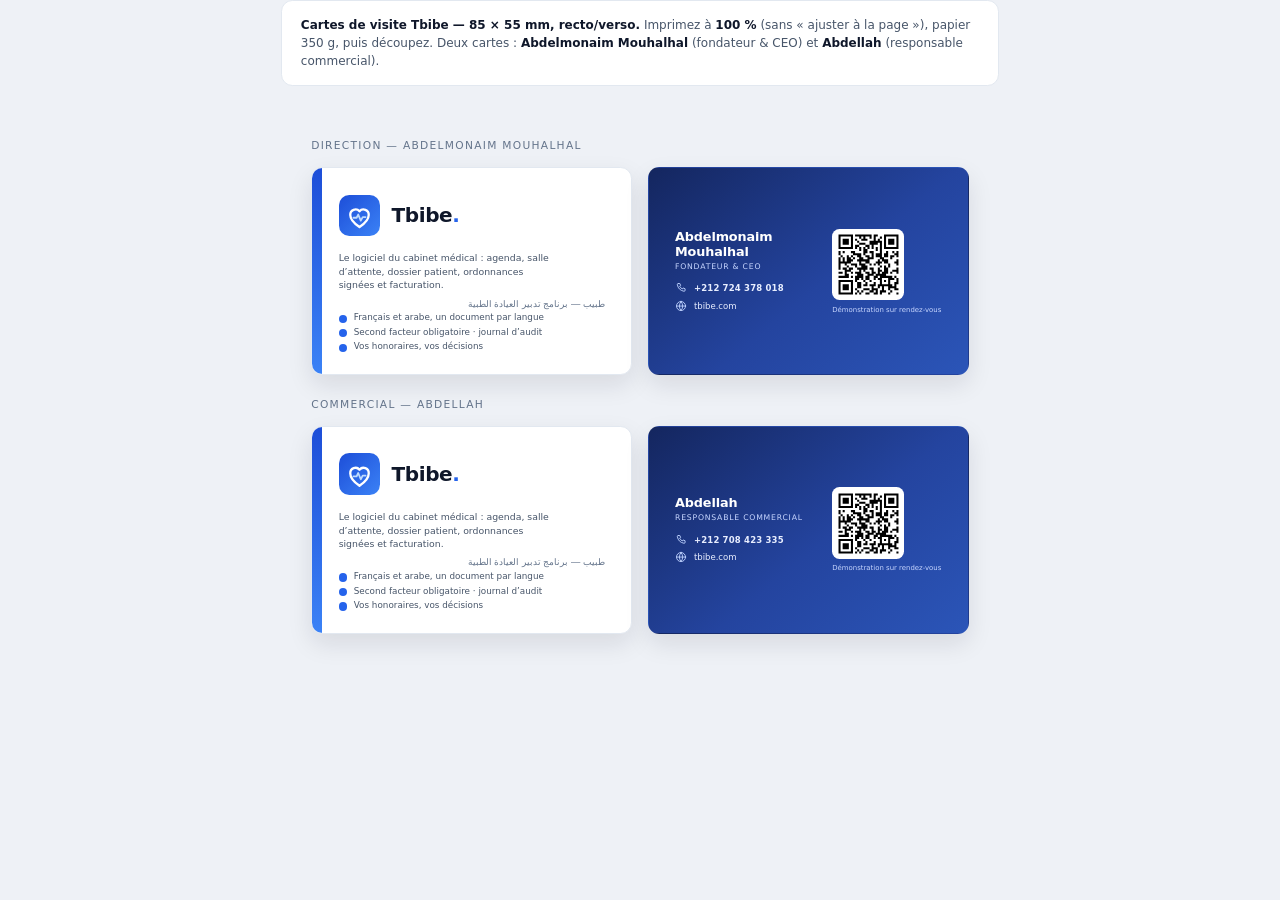
==== carte-de-visite.html @ aa47d31c "Site Tbibe — vitrine et cartes de visite (statique)" ====
<!doctype html>
<html lang="fr">
  <head>
    <meta charset="utf-8" />
    <meta name="viewport" content="width=device-width, initial-scale=1" />
    <title>Tbibe — cartes de visite (85 × 55 mm)</title>
    <link rel="icon" href="/favicon.svg" type="image/svg+xml" />
    <style>
      /* Cartes de visite Tbibe — 85 × 55 mm, marges de sécurité 4 mm.
         Deux cartes : direction (Abdelmonaim) et commercial (Abdellah).
         Couleurs et rayons repris de apps/web/premium/tokens.css. */
      :root {
        --primary: #2563eb;
        --primary-strong: #1d4ed8;
        --text: #0f172a;
        --text-muted: #475569;
        --border: #e2e8f0;
        --font: 'Inter', ui-sans-serif, system-ui, -apple-system, 'Segoe UI', sans-serif;
        --font-ar: 'Noto Naskh Arabic', 'Geeza Pro', 'Arial', serif;
      }
      * { box-sizing: border-box; }
      html, body { margin: 0; }
      body {
        font-family: var(--font);
        color: var(--text);
        background: #eef1f6;
        -webkit-font-smoothing: antialiased;
        -webkit-print-color-adjust: exact;
        print-color-adjust: exact;
      }

      .sheet { display: flex; flex-wrap: wrap; gap: 6mm; justify-content: center; padding: 10mm 8mm 14mm; }
      .person { display: grid; gap: 4mm; }
      .person-label {
        margin: 0;
        color: #64748b;
        font-size: 8pt;
        letter-spacing: 0.12em;
        text-transform: uppercase;
      }
      .pair { display: flex; gap: 4mm; flex-wrap: wrap; }

      .card {
        position: relative;
        width: 85mm;
        height: 55mm;
        overflow: hidden;
        background: #fff;
        border: 1px solid var(--border);
        border-radius: 3mm;
        box-shadow: 0 10px 24px rgba(15, 23, 42, 0.10);
      }

      /* ---------------------------------------------------------- recto */
      .card--front { display: flex; flex-direction: column; justify-content: space-between; padding: 7mm 7mm 6mm; }
      .brand { display: flex; align-items: center; gap: 3mm; }
      .brand img { width: 11mm; height: 11mm; }
      .brand-name { font-size: 15pt; font-weight: 700; letter-spacing: -0.02em; }
      .brand-name span { color: var(--primary); }
      .baseline { margin: 4mm 0 0; color: var(--text-muted); font-size: 7pt; line-height: 1.45; max-width: 58mm; }
      .baseline-ar {
        margin: 1.5mm 0 0;
        color: #64748b;
        font-family: var(--font-ar);
        font-size: 7pt;
        direction: rtl;
        text-align: right;
      }
      .promises { display: grid; gap: 1.2mm; margin: 0; padding: 0; list-style: none; }
      .promises li { position: relative; padding-left: 4mm; color: var(--text-muted); font-size: 6.6pt; }
      .promises li::before {
        position: absolute; left: 0; top: 0.6mm;
        width: 2.2mm; height: 2.2mm; content: '';
        background: var(--primary); border-radius: 999px;
      }
      .accent { position: absolute; inset: 0 auto 0 0; width: 2.5mm; background: linear-gradient(180deg, #1d4ed8, #3b82f6); }

      /* ---------------------------------------------------------- verso */
      .card--back {
        padding: 6.5mm 7mm;
        color: #fff;
        background: linear-gradient(140deg, #14265f, #24449f 55%, #2b55b8);
        border-color: transparent;
      }
      .back-grid { display: flex; height: 100%; gap: 4.5mm; align-items: center; }
      .who { flex: 1; min-width: 0; }
      .who h2 { margin: 0; font-size: 9.6pt; font-weight: 700; letter-spacing: -0.01em; line-height: 1.15; }
      .who .role { margin: 0.6mm 0 3mm; color: #c7d6ff; font-size: 5.8pt; letter-spacing: 0.1em; text-transform: uppercase; }
      .contact { display: grid; gap: 1.5mm; margin: 0; padding: 0; list-style: none; }
      .contact li { display: flex; align-items: center; gap: 1.8mm; font-size: 6.4pt; color: #e8eeff; white-space: nowrap; }
      .contact svg { width: 3.2mm; height: 3.2mm; flex: 0 0 auto; color: #bfd3ff; }
      .contact b { font-weight: 600; letter-spacing: 0.02em; }
      .qr {
        flex: 0 0 auto;
        display: grid;
        place-items: center;
        width: 19mm;
        height: 19mm;
        padding: 1.4mm;
        background: #fff;
        border-radius: 2mm;
      }
      .qr img { width: 100%; height: 100%; }
      .qr-caption { margin: 1.4mm 0 0; color: #c7d6ff; font-size: 5.2pt; text-align: center; }

      /* ------------------------------------------------ écran / impression */
      .hint {
        max-width: 190mm;
        margin: 0 auto 4mm;
        padding: 4mm 5mm;
        color: var(--text-muted);
        background: #fff;
        border: 1px solid var(--border);
        border-radius: 3mm;
        font-size: 9pt;
        line-height: 1.5;
      }
      .hint strong { color: var(--text); }

      @page { size: A4 portrait; margin: 10mm; }
      @media print {
        body { background: #fff; }
        .sheet { padding: 0; gap: 5mm; }
        .card { box-shadow: none; }
        .hint, .person-label { display: none; }
      }
    </style>
  </head>
  <body>
    <p class="hint">
      <strong>Cartes de visite Tbibe — 85 × 55 mm, recto/verso.</strong>
      Imprimez à <strong>100 %</strong> (sans « ajuster à la page »), papier 350 g, puis découpez.
      Deux cartes : <strong>Abdelmonaim Mouhalhal</strong> (fondateur & CEO) et
      <strong>Abdellah</strong> (responsable commercial).
    </p>

    <main class="sheet">
      <!-- ============================ Abdelmonaim Mouhalhal ============ -->
      <section class="person">
        <p class="person-label">Direction — Abdelmonaim Mouhalhal</p>
        <div class="pair">
          <article class="card card--front" aria-label="Recto — direction">
            <span class="accent" aria-hidden="true"></span>
            <div>
              <div class="brand">
                <img src="/images/icon.svg" alt="" aria-hidden="true" />
                <span class="brand-name">Tbibe<span>.</span></span>
              </div>
              <p class="baseline">
                Le logiciel du cabinet médical : agenda, salle d’attente, dossier patient,
                ordonnances signées et facturation.
              </p>
              <p class="baseline-ar" lang="ar" dir="rtl">طبيب — برنامج تدبير العيادة الطبية</p>
            </div>
            <ul class="promises">
              <li>Français et arabe, un document par langue</li>
              <li>Second facteur obligatoire · journal d’audit</li>
              <li>Vos honoraires, vos décisions</li>
            </ul>
          </article>

          <article class="card card--back" aria-label="Verso — direction">
            <div class="back-grid">
              <div class="who">
                <h2>Abdelmonaim Mouhalhal</h2>
                <p class="role">Fondateur & CEO</p>
                <ul class="contact">
                  <li>
                    <svg viewBox="0 0 24 24" aria-hidden="true" fill="none" stroke="currentColor" stroke-width="1.8" stroke-linecap="round" stroke-linejoin="round">
                      <path d="M6.6 3h3l1.6 4-2 1.4a12 12 0 0 0 5.4 5.4l1.4-2 4 1.6v3a2 2 0 0 1-2.2 2A16.6 16.6 0 0 1 4.6 5.2 2 2 0 0 1 6.6 3Z" />
                    </svg>
                    <b>+212 724 378 018</b>
                  </li>
                  <li>
                    <svg viewBox="0 0 24 24" aria-hidden="true" fill="none" stroke="currentColor" stroke-width="1.8" stroke-linecap="round" stroke-linejoin="round">
                      <circle cx="12" cy="12" r="9" />
                      <path d="M3.2 12h17.6M12 3a15 15 0 0 1 0 18 15 15 0 0 1 0-18Z" />
                    </svg>
                    tbibe.com
                  </li>
                </ul>
              </div>
              <div>
                <div class="qr"><img src="/images/qr-tbibe.svg" alt="QR code vers la page de contact Tbibe" /></div>
                <p class="qr-caption">Démonstration sur rendez-vous</p>
              </div>
            </div>
          </article>
        </div>
      </section>

      <!-- ============================ Abdellah ========================== -->
      <section class="person">
        <p class="person-label">Commercial — Abdellah</p>
        <div class="pair">
          <article class="card card--front" aria-label="Recto — commercial">
            <span class="accent" aria-hidden="true"></span>
            <div>
              <div class="brand">
                <img src="/images/icon.svg" alt="" aria-hidden="true" />
                <span class="brand-name">Tbibe<span>.</span></span>
              </div>
              <p class="baseline">
                Le logiciel du cabinet médical : agenda, salle d’attente, dossier patient,
                ordonnances signées et facturation.
              </p>
              <p class="baseline-ar" lang="ar" dir="rtl">طبيب — برنامج تدبير العيادة الطبية</p>
            </div>
            <ul class="promises">
              <li>Français et arabe, un document par langue</li>
              <li>Second facteur obligatoire · journal d’audit</li>
              <li>Vos honoraires, vos décisions</li>
            </ul>
          </article>

          <article class="card card--back" aria-label="Verso — commercial">
            <div class="back-grid">
              <div class="who">
                <h2>Abdellah</h2>
                <p class="role">Responsable commercial</p>
                <ul class="contact">
                  <li>
                    <svg viewBox="0 0 24 24" aria-hidden="true" fill="none" stroke="currentColor" stroke-width="1.8" stroke-linecap="round" stroke-linejoin="round">
                      <path d="M6.6 3h3l1.6 4-2 1.4a12 12 0 0 0 5.4 5.4l1.4-2 4 1.6v3a2 2 0 0 1-2.2 2A16.6 16.6 0 0 1 4.6 5.2 2 2 0 0 1 6.6 3Z" />
                    </svg>
                    <b>+212 708 423 335</b>
                  </li>
                  <li>
                    <svg viewBox="0 0 24 24" aria-hidden="true" fill="none" stroke="currentColor" stroke-width="1.8" stroke-linecap="round" stroke-linejoin="round">
                      <circle cx="12" cy="12" r="9" />
                      <path d="M3.2 12h17.6M12 3a15 15 0 0 1 0 18 15 15 0 0 1 0-18Z" />
                    </svg>
                    tbibe.com
                  </li>
                </ul>
              </div>
              <div>
                <div class="qr"><img src="/images/qr-tbibe.svg" alt="QR code vers la page de contact Tbibe" /></div>
                <p class="qr-caption">Démonstration sur rendez-vous</p>
              </div>
            </div>
          </article>
        </div>
      </section>
    </main>
  </body>
</html>
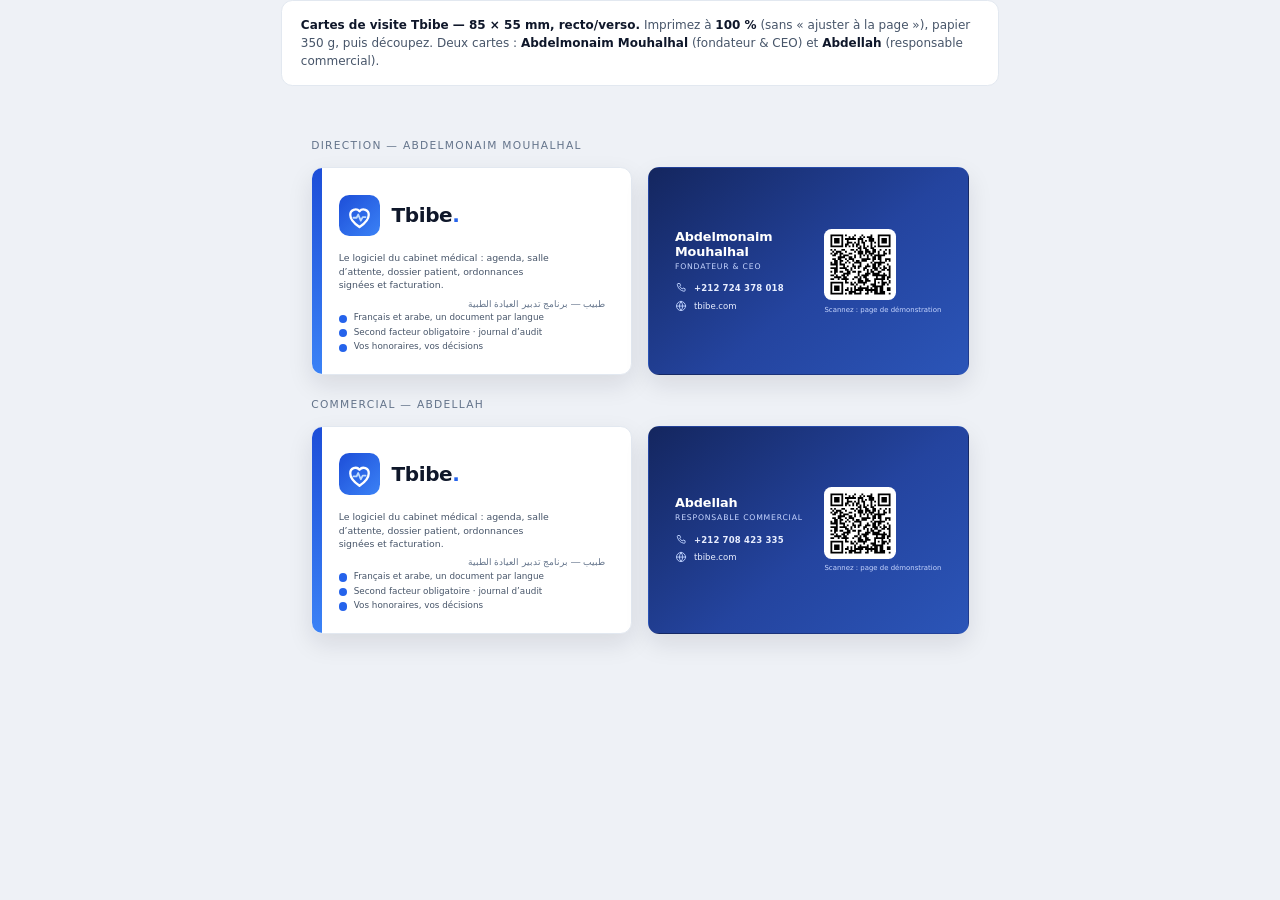
==== commit 97bb3590: "QR : cible la page d'accueil publiée, nom de fichier renouvelé (cache)" ====
--- a/carte-de-visite.html
+++ b/carte-de-visite.html
@@ -181,8 +181,8 @@
                 </ul>
               </div>
               <div>
-                <div class="qr"><img src="/images/qr-tbibe.svg" alt="QR code vers la page de contact Tbibe" /></div>
-                <p class="qr-caption">Démonstration sur rendez-vous</p>
+                <div class="qr"><img src="/images/qr-landing.svg" alt="QR code vers la page de contact Tbibe" /></div>
+                <p class="qr-caption">Scannez : page de démonstration</p>
               </div>
             </div>
           </article>
@@ -235,8 +235,8 @@
                 </ul>
               </div>
               <div>
-                <div class="qr"><img src="/images/qr-tbibe.svg" alt="QR code vers la page de contact Tbibe" /></div>
-                <p class="qr-caption">Démonstration sur rendez-vous</p>
+                <div class="qr"><img src="/images/qr-landing.svg" alt="QR code vers la page de contact Tbibe" /></div>
+                <p class="qr-caption">Scannez : page de démonstration</p>
               </div>
             </div>
           </article>
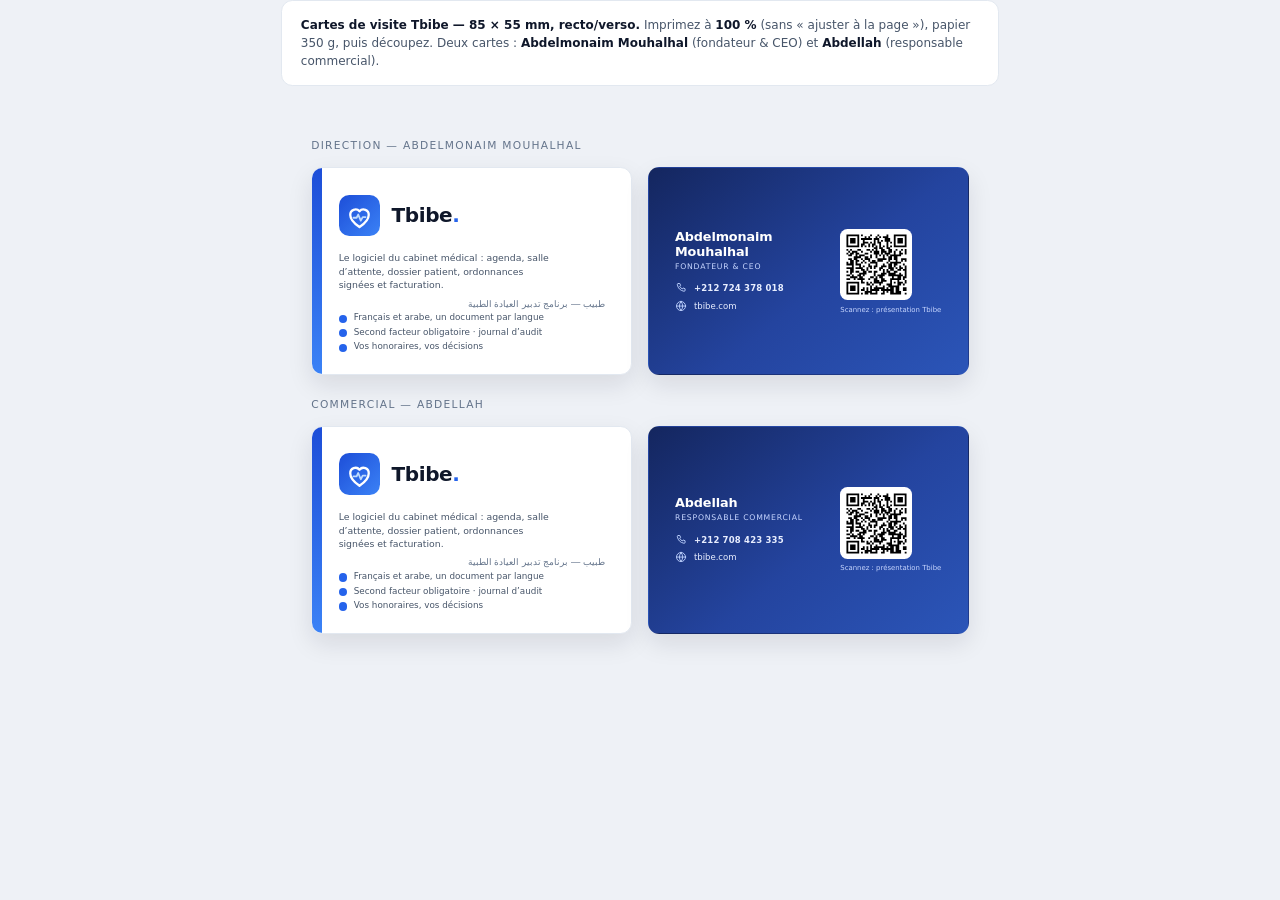
==== commit 5a2c8bd0: "chore(site): QR cartes -> qr-landing.svg + légende" ====
--- a/carte-de-visite.html
+++ b/carte-de-visite.html
@@ -182,7 +182,7 @@
               </div>
               <div>
                 <div class="qr"><img src="/images/qr-landing.svg" alt="QR code vers la page de contact Tbibe" /></div>
-                <p class="qr-caption">Scannez : page de démonstration</p>
+                <p class="qr-caption">Scannez : présentation Tbibe</p>
               </div>
             </div>
           </article>
@@ -236,7 +236,7 @@
               </div>
               <div>
                 <div class="qr"><img src="/images/qr-landing.svg" alt="QR code vers la page de contact Tbibe" /></div>
-                <p class="qr-caption">Scannez : page de démonstration</p>
+                <p class="qr-caption">Scannez : présentation Tbibe</p>
               </div>
             </div>
           </article>
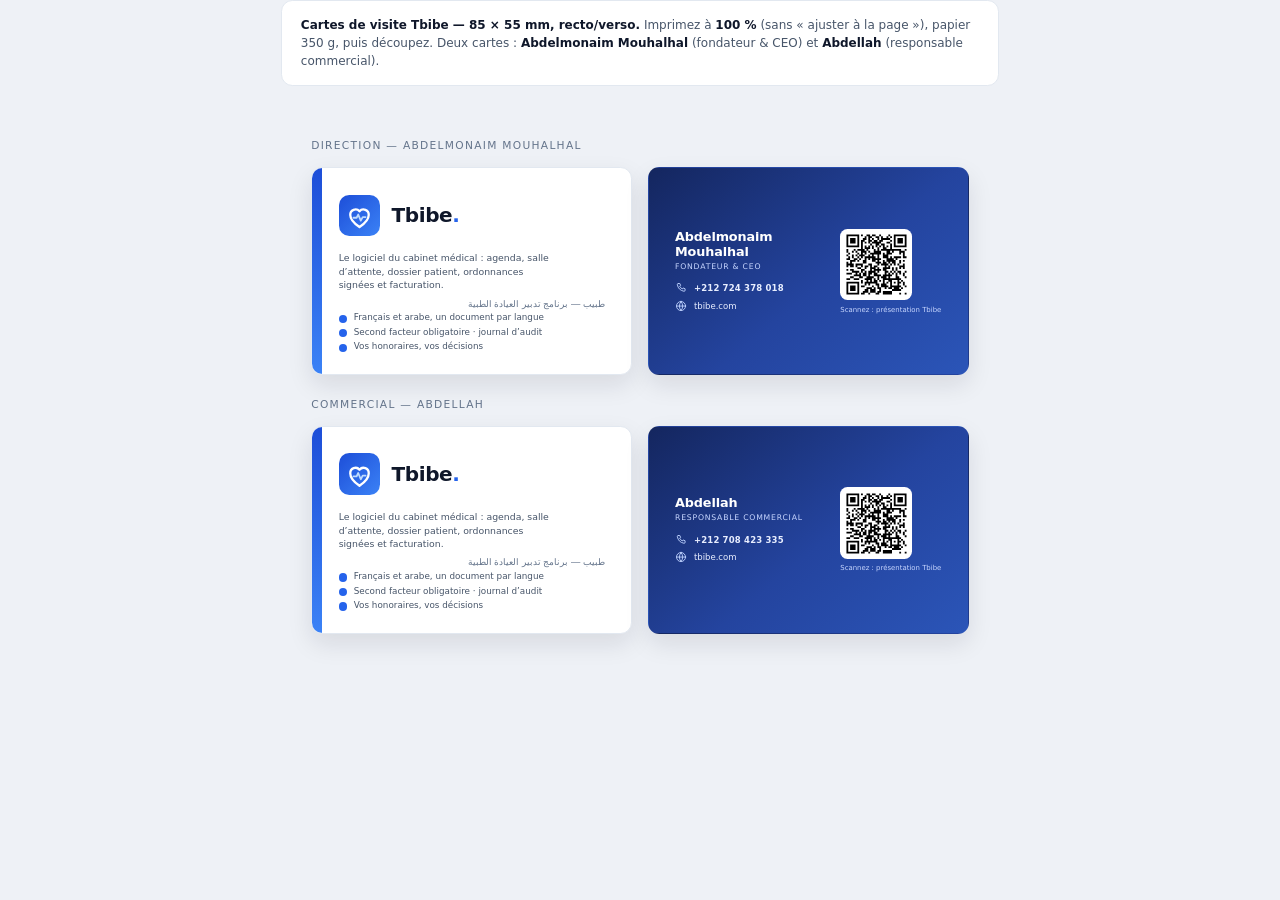
==== commit 67fed168: "chore(site): QR des cartes -> lien public Cloudflare" ====
--- a/carte-de-visite.html
+++ b/carte-de-visite.html
@@ -181,7 +181,7 @@
                 </ul>
               </div>
               <div>
-                <div class="qr"><img src="/images/qr-landing.svg" alt="QR code vers la page de contact Tbibe" /></div>
+                <div class="qr"><img src="/images/qr-landing.svg?v=2" alt="QR code vers la page publique Tbibe" /></div>
                 <p class="qr-caption">Scannez : présentation Tbibe</p>
               </div>
             </div>
@@ -235,7 +235,7 @@
                 </ul>
               </div>
               <div>
-                <div class="qr"><img src="/images/qr-landing.svg" alt="QR code vers la page de contact Tbibe" /></div>
+                <div class="qr"><img src="/images/qr-landing.svg?v=2" alt="QR code vers la page publique Tbibe" /></div>
                 <p class="qr-caption">Scannez : présentation Tbibe</p>
               </div>
             </div>
